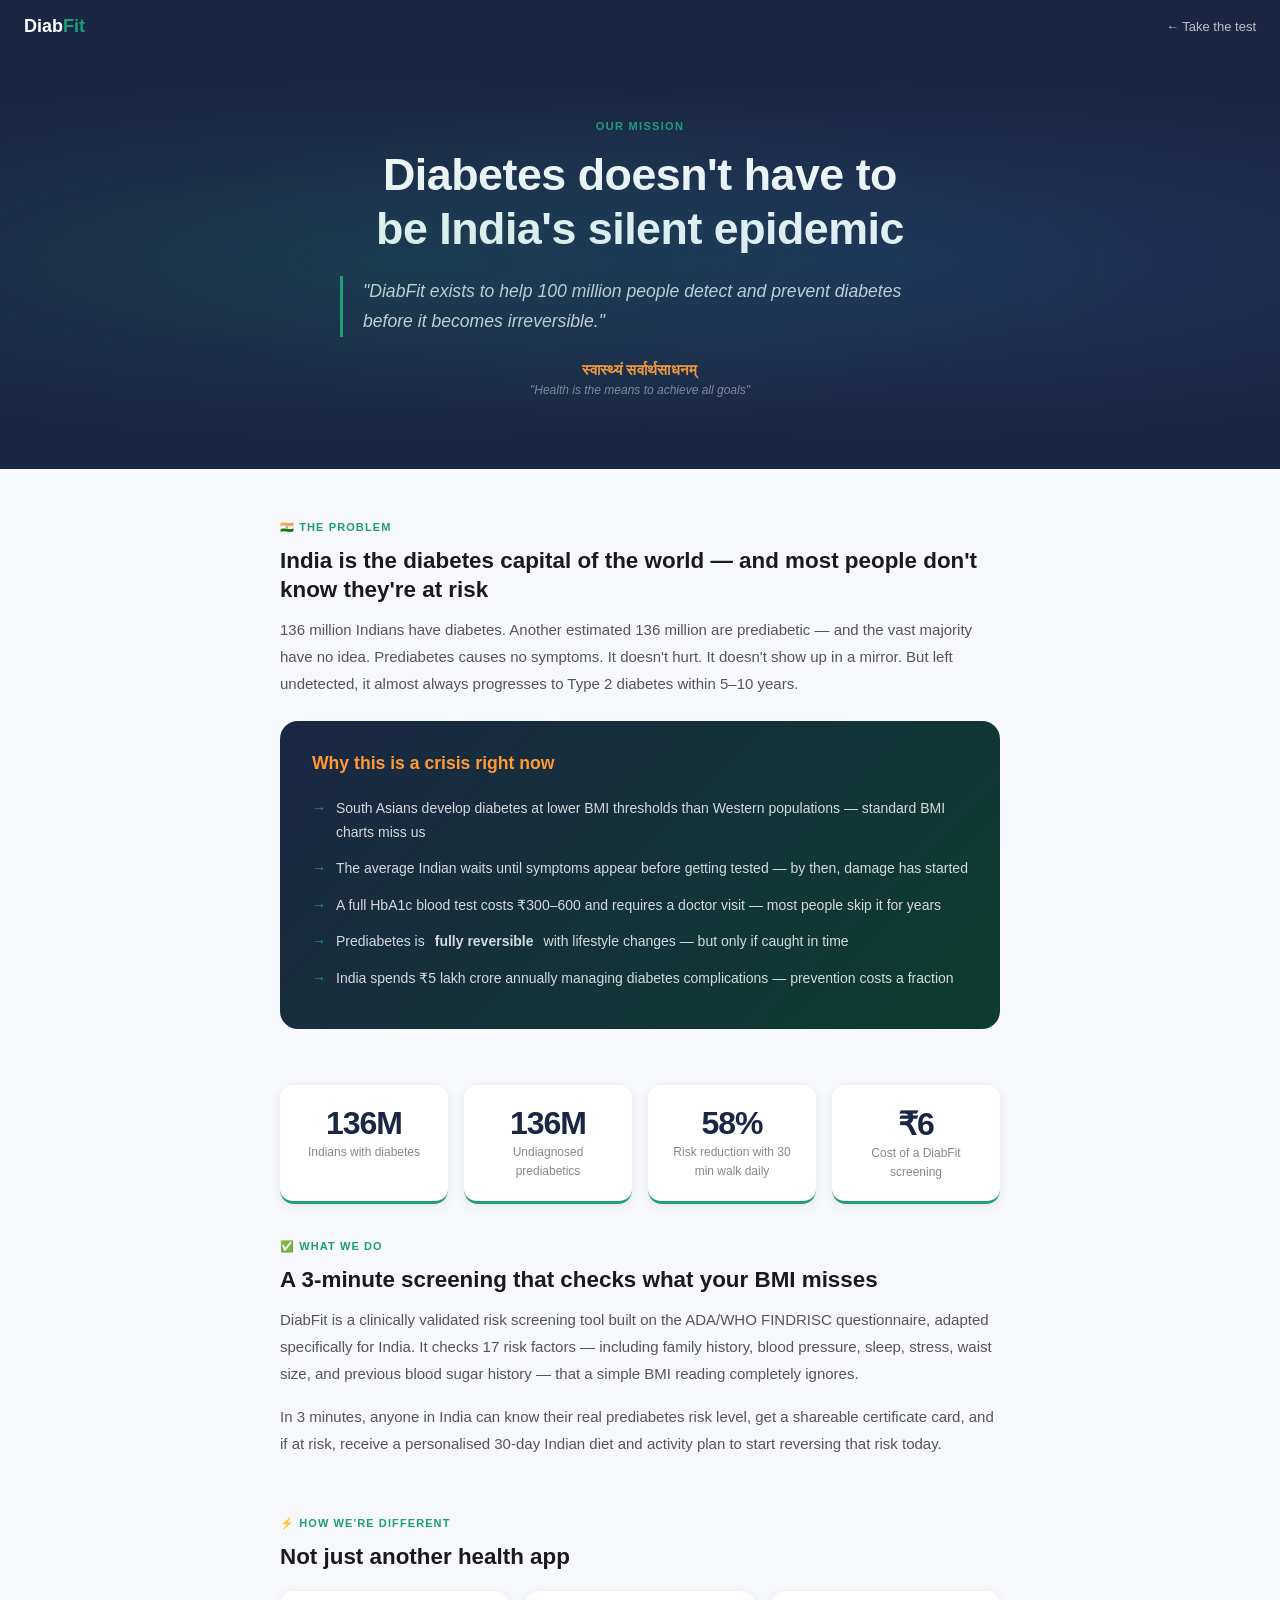
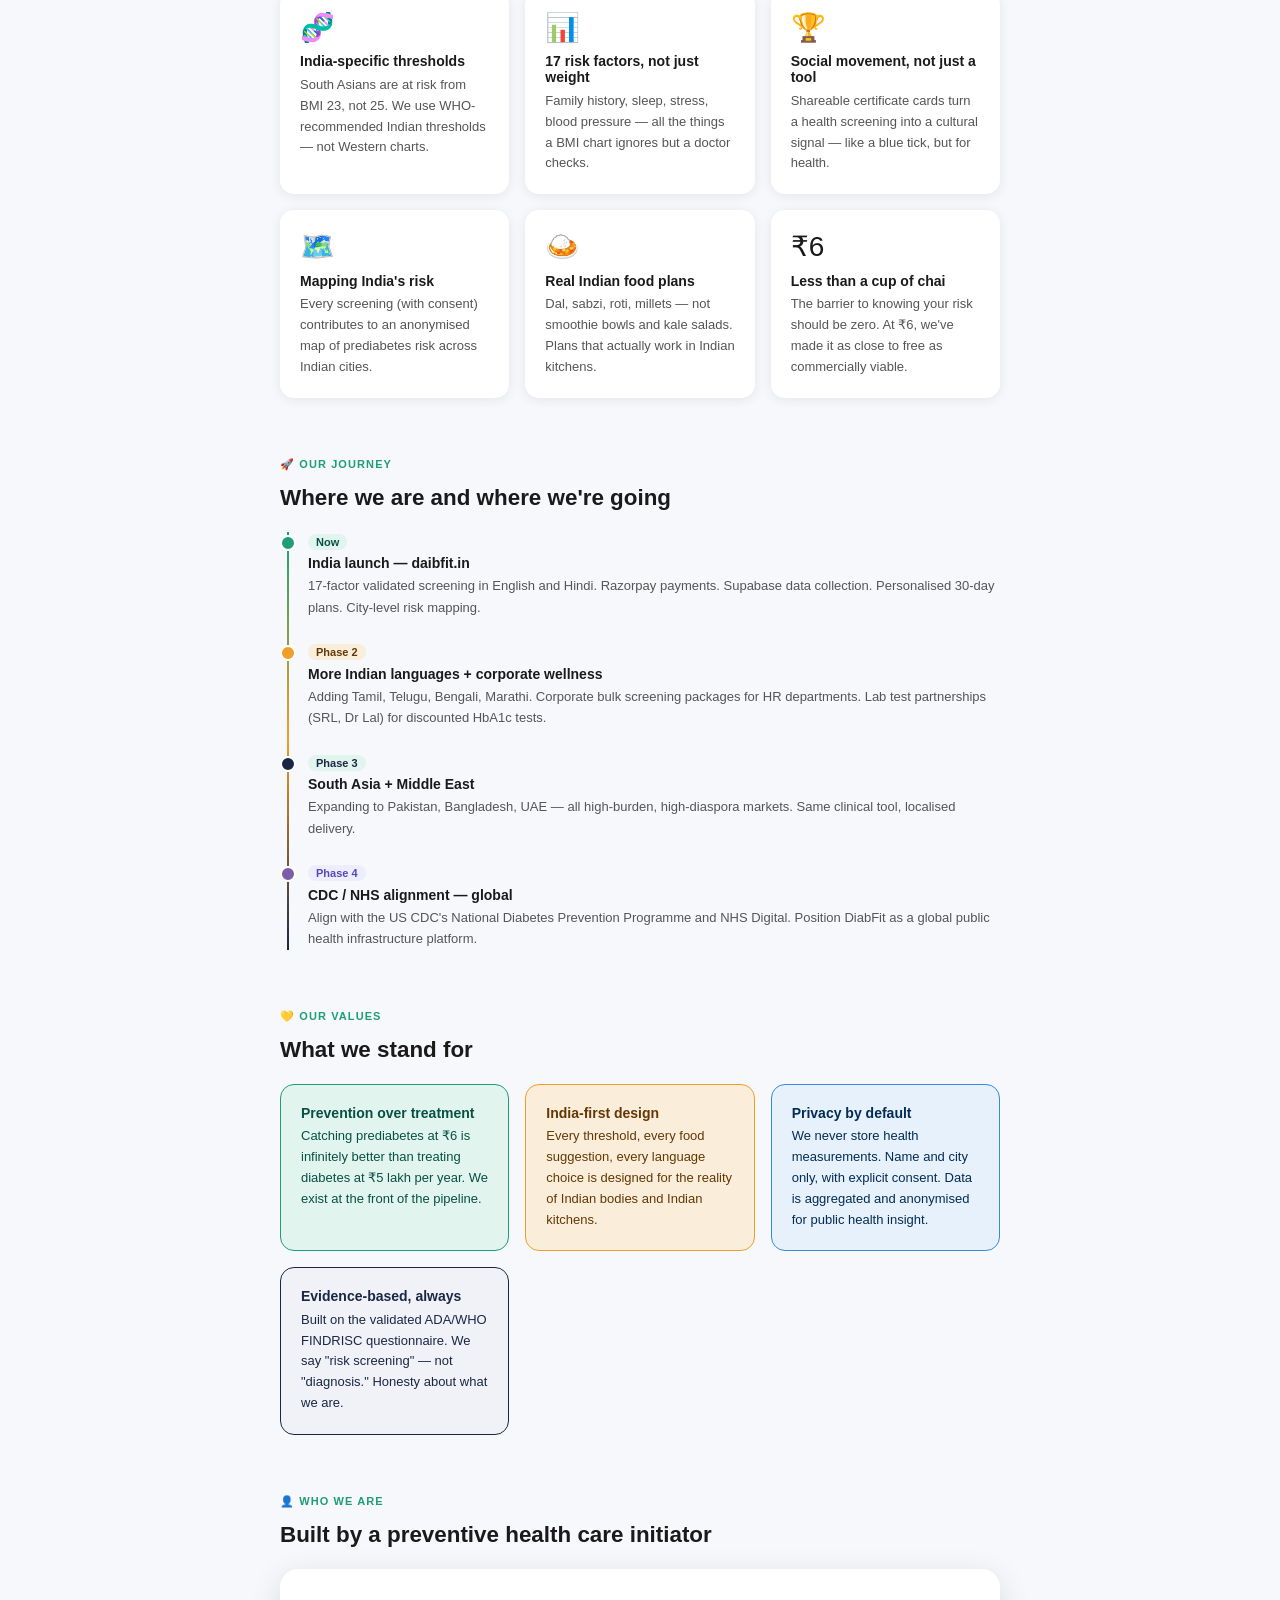
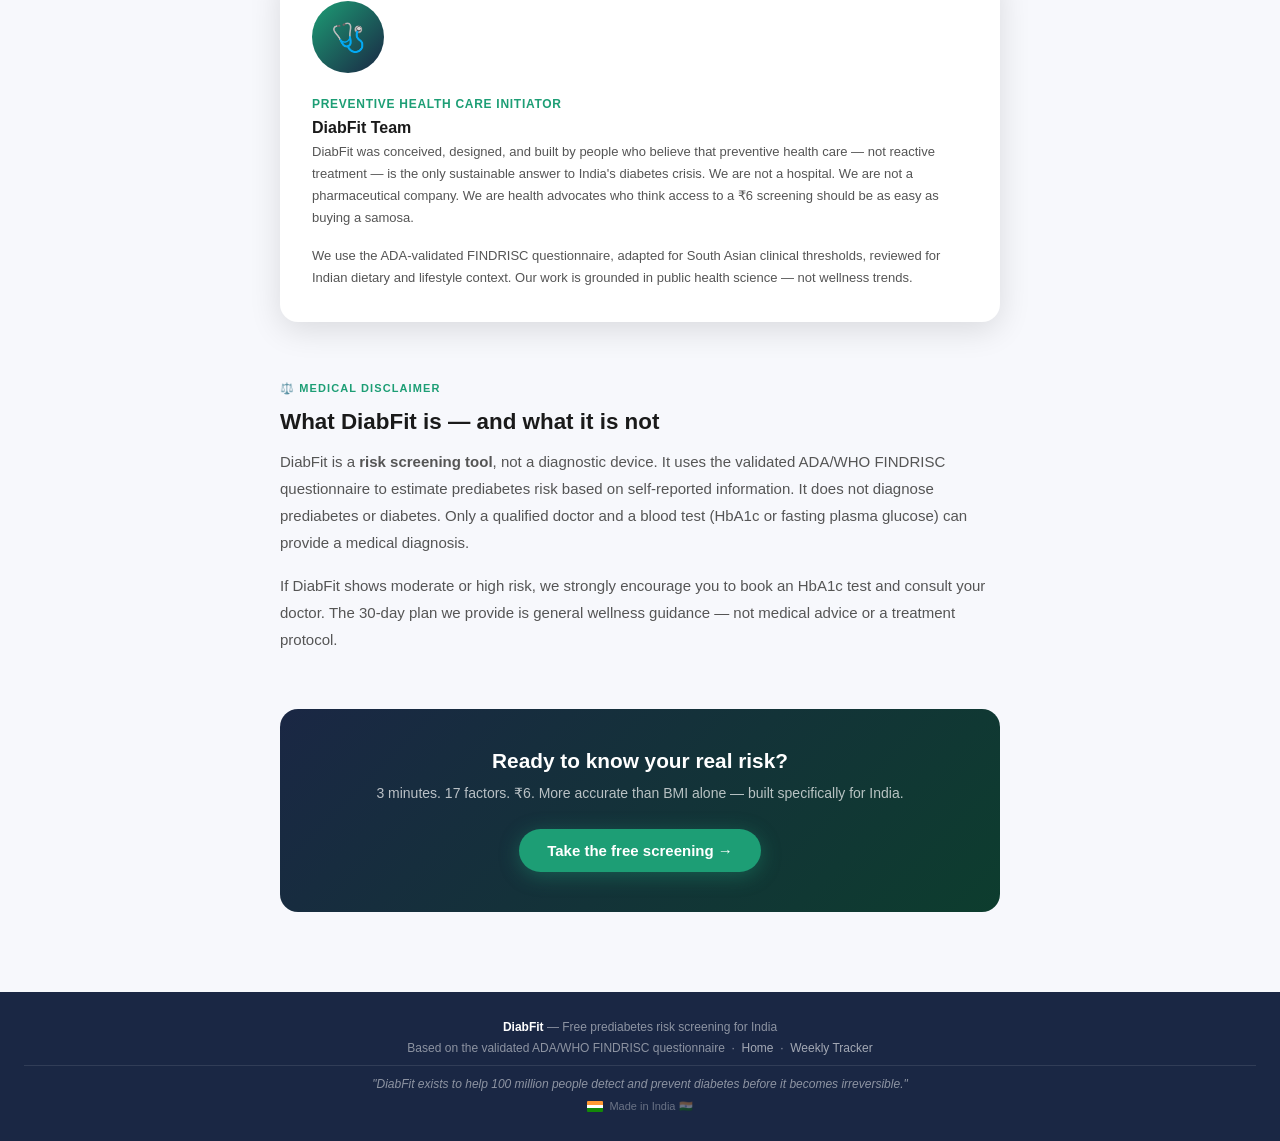
==== about.html @ 949d0e15 "added tracker and about us" ====
<!DOCTYPE html>
<html lang="en">
<head>
<meta charset="UTF-8">
<meta name="viewport" content="width=device-width, initial-scale=1.0">
<title>DiabFit — About Us</title>
<meta name="description" content="DiabFit exists to help 100 million people detect and prevent diabetes before it becomes irreversible.">
<style>
:root{
  --green:#1D9E75;--green-light:#E1F5EE;--green-dark:#085041;
  --amber:#EF9F27;--amber-light:#FAEEDA;--amber-dark:#633806;
  --navy:#1a2744;--navy-light:#253460;
  --saffron:#FF9933;
  --text:#1a1a1a;--text2:#555;--text3:#888;
  --border:#e0e0e0;--bg:#f7f8fc;--white:#fff;
  --shadow:0 2px 12px rgba(0,0,0,0.08);--shadow-lg:0 8px 32px rgba(0,0,0,0.12);
}
*{box-sizing:border-box;margin:0;padding:0}
body{font-family:-apple-system,BlinkMacSystemFont,'Segoe UI',sans-serif;background:var(--bg);color:var(--text)}

/* ── NAV ── */
nav{background:var(--navy);padding:0 1.5rem;display:flex;align-items:center;justify-content:space-between;height:52px;position:sticky;top:0;z-index:100}
.logo{color:#fff;font-size:18px;font-weight:700}.logo span{color:var(--green)}
.nav-back{color:rgba(255,255,255,0.7);font-size:13px;text-decoration:none;display:flex;align-items:center;gap:5px}
.nav-back:hover{color:#fff}

/* ── HERO ── */
.about-hero{background:var(--navy);color:#fff;padding:4rem 1.5rem 4.5rem;text-align:center;position:relative;overflow:hidden}
.about-hero::before{content:'';position:absolute;inset:0;background:radial-gradient(ellipse at 30% 50%,rgba(29,158,117,0.15) 0%,transparent 60%),radial-gradient(ellipse at 70% 50%,rgba(55,138,221,0.12) 0%,transparent 60%);pointer-events:none}
.hero-label{display:inline-block;font-size:11px;font-weight:700;color:var(--green);letter-spacing:.12em;text-transform:uppercase;margin-bottom:1rem}
.about-hero h1{font-size:clamp(1.8rem,5vw,2.8rem);font-weight:800;line-height:1.2;margin-bottom:1.25rem;letter-spacing:-0.5px}
.mission-quote{max-width:600px;margin:0 auto;font-size:1.1rem;line-height:1.75;color:rgba(255,255,255,0.82);font-style:italic;border-left:3px solid var(--green);padding-left:1.25rem;text-align:left}
.shlok{margin-top:1.5rem;font-size:.95rem;color:var(--saffron);font-weight:600;letter-spacing:.02em}
.shlok-trans{font-size:12px;color:rgba(255,255,255,0.45);font-style:italic;margin-top:.25rem}

/* ── CONTENT WRAPPER ── */
.wrap{max-width:760px;margin:0 auto;padding:3rem 1.25rem 5rem}

/* ── SECTION ── */
.section{margin-bottom:3.5rem}
.section-tag{display:inline-flex;align-items:center;gap:6px;font-size:11px;font-weight:700;color:var(--green);text-transform:uppercase;letter-spacing:.1em;margin-bottom:.75rem}
.section h2{font-size:1.4rem;font-weight:800;color:var(--text);margin-bottom:.75rem;line-height:1.3}
.section p{font-size:15px;color:var(--text2);line-height:1.8;margin-bottom:1rem}
.section p:last-child{margin-bottom:0}

/* ── STAT ROW ── */
.stat-row{display:grid;grid-template-columns:repeat(auto-fit,minmax(140px,1fr));gap:1rem;margin:2rem 0}
.stat-card{background:var(--white);border-radius:14px;box-shadow:var(--shadow);padding:1.25rem 1rem;text-align:center;border-bottom:3px solid var(--green)}
.stat-num{font-size:2rem;font-weight:800;color:var(--navy);display:block;letter-spacing:-1px}
.stat-label{font-size:12px;color:var(--text3);margin-top:3px;line-height:1.4}

/* ── PROBLEM CARD ── */
.problem-card{background:linear-gradient(135deg,#1a2744,#0d3d2e);border-radius:18px;padding:2rem;color:#fff;margin:1.5rem 0}
.problem-card h3{font-size:1.1rem;font-weight:700;color:var(--saffron);margin-bottom:1rem}
.problem-card ul{list-style:none;padding:0}
.problem-card li{font-size:14px;color:rgba(255,255,255,0.82);line-height:1.7;padding:.4rem 0;display:flex;align-items:flex-start;gap:10px}
.problem-card li::before{content:'→';color:var(--green);font-weight:700;flex-shrink:0}

/* ── HOW IT'S DIFFERENT ── */
.diff-grid{display:grid;grid-template-columns:repeat(auto-fit,minmax(200px,1fr));gap:1rem;margin-top:1.25rem}
.diff-item{background:var(--white);border-radius:14px;box-shadow:var(--shadow);padding:1.25rem}
.diff-icon{font-size:1.75rem;margin-bottom:.6rem}
.diff-item h4{font-size:14px;font-weight:700;color:var(--text);margin-bottom:.35rem}
.diff-item p{font-size:13px;color:var(--text2);line-height:1.6}

/* ── TIMELINE ── */
.timeline{position:relative;padding-left:1.75rem;margin-top:1.25rem}
.timeline::before{content:'';position:absolute;left:7px;top:0;bottom:0;width:2px;background:linear-gradient(to bottom,var(--green),var(--amber),var(--navy))}
.tl-item{position:relative;margin-bottom:1.5rem}
.tl-dot{position:absolute;left:-1.75rem;top:3px;width:16px;height:16px;border-radius:50%;border:2px solid var(--white);flex-shrink:0}
.tl-item h4{font-size:14px;font-weight:700;color:var(--text);margin-bottom:.25rem}
.tl-item p{font-size:13px;color:var(--text2);line-height:1.65}
.tl-badge{display:inline-flex;padding:2px 8px;border-radius:99px;font-size:11px;font-weight:600;margin-bottom:.35rem}

/* ── VALUES ── */
.values-grid{display:grid;grid-template-columns:repeat(auto-fit,minmax(220px,1fr));gap:1rem;margin-top:1.25rem}
.value-item{border-radius:14px;padding:1.25rem;border:1px solid var(--border)}
.value-item h4{font-size:14px;font-weight:700;margin-bottom:.35rem}
.value-item p{font-size:13px;color:var(--text2);line-height:1.6}

/* ── FOUNDER SECTION ── */
.founder-card{background:var(--white);border-radius:18px;box-shadow:var(--shadow-lg);padding:2rem;margin-top:1.25rem;display:flex;gap:1.5rem;align-items:flex-start;flex-wrap:wrap}
.founder-avatar{width:72px;height:72px;border-radius:50%;background:linear-gradient(135deg,var(--green),var(--navy));display:flex;align-items:center;justify-content:center;font-size:1.75rem;flex-shrink:0}
.founder-info h3{font-size:16px;font-weight:700;color:var(--text);margin-bottom:.25rem}
.founder-info .role{font-size:12px;color:var(--green);font-weight:600;text-transform:uppercase;letter-spacing:.06em;margin-bottom:.5rem}
.founder-info p{font-size:13px;color:var(--text2);line-height:1.7}

/* ── CTA ── */
.cta-box{background:linear-gradient(135deg,var(--navy),#0d3d2e);border-radius:18px;padding:2.5rem;text-align:center;margin-top:1.5rem}
.cta-box h3{font-size:1.3rem;font-weight:800;color:#fff;margin-bottom:.6rem}
.cta-box p{font-size:14px;color:rgba(255,255,255,0.7);margin-bottom:1.5rem;line-height:1.65}
.cta-btn{display:inline-flex;align-items:center;gap:8px;background:var(--green);color:#fff;padding:13px 28px;border-radius:99px;font-size:15px;font-weight:700;text-decoration:none;transition:all .2s;box-shadow:0 4px 20px rgba(29,158,117,0.4)}
.cta-btn:hover{transform:translateY(-2px);box-shadow:0 8px 28px rgba(29,158,117,0.5)}

/* ── FOOTER ── */
footer{background:var(--navy);color:rgba(255,255,255,0.5);text-align:center;padding:1.75rem 1.5rem;font-size:12px}
footer a{color:rgba(255,255,255,0.6);text-decoration:none}
footer a:hover{color:#fff}
.footer-flag{display:flex;align-items:center;justify-content:center;gap:6px;margin-top:.6rem;font-size:11px;color:rgba(255,255,255,0.35)}
.mini-flag{width:16px;height:11px;border-radius:1px;overflow:hidden;display:inline-block;flex-shrink:0}
.mini-flag div{height:33.33%}

@media(max-width:480px){
  .about-hero{padding:3rem 1rem 3.5rem}
  .founder-card{flex-direction:column}
  .wrap{padding:2rem 1rem 4rem}
}
</style>
</head>
<body>

<nav>
  <div class="logo">Diab<span>Fit</span></div>
  <a href="/" class="nav-back">← Take the test</a>
</nav>

<!-- ── HERO ── -->
<section class="about-hero">
  <div class="hero-label">Our Mission</div>
  <h1>Diabetes doesn't have to<br>be India's silent epidemic</h1>
  <div style="max-width:640px;margin:1.25rem auto 0">
    <blockquote class="mission-quote">
      "DiabFit exists to help 100 million people detect and prevent diabetes before it becomes irreversible."
    </blockquote>
  </div>
  <div class="shlok">स्वास्थ्यं सर्वार्थसाधनम्</div>
  <div class="shlok-trans">"Health is the means to achieve all goals"</div>
</section>

<!-- ── MAIN CONTENT ── -->
<div class="wrap">

  <!-- The Problem -->
  <div class="section">
    <div class="section-tag">🇮🇳 The Problem</div>
    <h2>India is the diabetes capital of the world — and most people don't know they're at risk</h2>
    <p>136 million Indians have diabetes. Another estimated 136 million are prediabetic — and the vast majority have no idea. Prediabetes causes no symptoms. It doesn't hurt. It doesn't show up in a mirror. But left undetected, it almost always progresses to Type 2 diabetes within 5–10 years.</p>

    <div class="problem-card">
      <h3>Why this is a crisis right now</h3>
      <ul>
        <li>South Asians develop diabetes at lower BMI thresholds than Western populations — standard BMI charts miss us</li>
        <li>The average Indian waits until symptoms appear before getting tested — by then, damage has started</li>
        <li>A full HbA1c blood test costs ₹300–600 and requires a doctor visit — most people skip it for years</li>
        <li>Prediabetes is <strong>fully reversible</strong> with lifestyle changes — but only if caught in time</li>
        <li>India spends ₹5 lakh crore annually managing diabetes complications — prevention costs a fraction</li>
      </ul>
    </div>
  </div>

  <!-- Stats -->
  <div class="stat-row">
    <div class="stat-card"><span class="stat-num">136M</span><span class="stat-label">Indians with diabetes</span></div>
    <div class="stat-card"><span class="stat-num">136M</span><span class="stat-label">Undiagnosed prediabetics</span></div>
    <div class="stat-card"><span class="stat-num">58%</span><span class="stat-label">Risk reduction with 30 min walk daily</span></div>
    <div class="stat-card"><span class="stat-num">₹6</span><span class="stat-label">Cost of a DiabFit screening</span></div>
  </div>

  <!-- What DiabFit is -->
  <div class="section">
    <div class="section-tag">✅ What We Do</div>
    <h2>A 3-minute screening that checks what your BMI misses</h2>
    <p>DiabFit is a clinically validated risk screening tool built on the ADA/WHO FINDRISC questionnaire, adapted specifically for India. It checks 17 risk factors — including family history, blood pressure, sleep, stress, waist size, and previous blood sugar history — that a simple BMI reading completely ignores.</p>
    <p>In 3 minutes, anyone in India can know their real prediabetes risk level, get a shareable certificate card, and if at risk, receive a personalised 30-day Indian diet and activity plan to start reversing that risk today.</p>
  </div>

  <!-- How it's different -->
  <div class="section">
    <div class="section-tag">⚡ How We're Different</div>
    <h2>Not just another health app</h2>
    <div class="diff-grid">
      <div class="diff-item">
        <div class="diff-icon">🧬</div>
        <h4>India-specific thresholds</h4>
        <p>South Asians are at risk from BMI 23, not 25. We use WHO-recommended Indian thresholds — not Western charts.</p>
      </div>
      <div class="diff-item">
        <div class="diff-icon">📊</div>
        <h4>17 risk factors, not just weight</h4>
        <p>Family history, sleep, stress, blood pressure — all the things a BMI chart ignores but a doctor checks.</p>
      </div>
      <div class="diff-item">
        <div class="diff-icon">🏆</div>
        <h4>Social movement, not just a tool</h4>
        <p>Shareable certificate cards turn a health screening into a cultural signal — like a blue tick, but for health.</p>
      </div>
      <div class="diff-item">
        <div class="diff-icon">🗺️</div>
        <h4>Mapping India's risk</h4>
        <p>Every screening (with consent) contributes to an anonymised map of prediabetes risk across Indian cities.</p>
      </div>
      <div class="diff-item">
        <div class="diff-icon">🍛</div>
        <h4>Real Indian food plans</h4>
        <p>Dal, sabzi, roti, millets — not smoothie bowls and kale salads. Plans that actually work in Indian kitchens.</p>
      </div>
      <div class="diff-item">
        <div class="diff-icon">₹6</div>
        <h4>Less than a cup of chai</h4>
        <p>The barrier to knowing your risk should be zero. At ₹6, we've made it as close to free as commercially viable.</p>
      </div>
    </div>
  </div>

  <!-- Roadmap -->
  <div class="section">
    <div class="section-tag">🚀 Our Journey</div>
    <h2>Where we are and where we're going</h2>
    <div class="timeline">
      <div class="tl-item">
        <div class="tl-dot" style="background:var(--green)"></div>
        <span class="tl-badge" style="background:var(--green-light);color:var(--green-dark)">Now</span>
        <h4>India launch — daibfit.in</h4>
        <p>17-factor validated screening in English and Hindi. Razorpay payments. Supabase data collection. Personalised 30-day plans. City-level risk mapping.</p>
      </div>
      <div class="tl-item">
        <div class="tl-dot" style="background:var(--amber)"></div>
        <span class="tl-badge" style="background:var(--amber-light);color:var(--amber-dark)">Phase 2</span>
        <h4>More Indian languages + corporate wellness</h4>
        <p>Adding Tamil, Telugu, Bengali, Marathi. Corporate bulk screening packages for HR departments. Lab test partnerships (SRL, Dr Lal) for discounted HbA1c tests.</p>
      </div>
      <div class="tl-item">
        <div class="tl-dot" style="background:var(--navy)"></div>
        <span class="tl-badge" style="background:var(--green-light);color:var(--navy)">Phase 3</span>
        <h4>South Asia + Middle East</h4>
        <p>Expanding to Pakistan, Bangladesh, UAE — all high-burden, high-diaspora markets. Same clinical tool, localised delivery.</p>
      </div>
      <div class="tl-item">
        <div class="tl-dot" style="background:#7B5EA7"></div>
        <span class="tl-badge" style="background:#EEEDFE;color:#534AB7">Phase 4</span>
        <h4>CDC / NHS alignment — global</h4>
        <p>Align with the US CDC's National Diabetes Prevention Programme and NHS Digital. Position DiabFit as a global public health infrastructure platform.</p>
      </div>
    </div>
  </div>

  <!-- Values -->
  <div class="section">
    <div class="section-tag">💛 Our Values</div>
    <h2>What we stand for</h2>
    <div class="values-grid">
      <div class="value-item" style="border-color:var(--green);background:var(--green-light)">
        <h4 style="color:var(--green-dark)">Prevention over treatment</h4>
        <p style="color:var(--green-dark)">Catching prediabetes at ₹6 is infinitely better than treating diabetes at ₹5 lakh per year. We exist at the front of the pipeline.</p>
      </div>
      <div class="value-item" style="border-color:var(--amber);background:var(--amber-light)">
        <h4 style="color:var(--amber-dark)">India-first design</h4>
        <p style="color:var(--amber-dark)">Every threshold, every food suggestion, every language choice is designed for the reality of Indian bodies and Indian kitchens.</p>
      </div>
      <div class="value-item" style="border-color:#378ADD;background:#E6F1FB">
        <h4 style="color:#042C53">Privacy by default</h4>
        <p style="color:#042C53">We never store health measurements. Name and city only, with explicit consent. Data is aggregated and anonymised for public health insight.</p>
      </div>
      <div class="value-item" style="border-color:var(--navy);background:#f0f2f8">
        <h4 style="color:var(--navy)">Evidence-based, always</h4>
        <p style="color:var(--navy)">Built on the validated ADA/WHO FINDRISC questionnaire. We say "risk screening" — not "diagnosis." Honesty about what we are.</p>
      </div>
    </div>
  </div>

  <!-- Founder -->
  <div class="section">
    <div class="section-tag">👤 Who We Are</div>
    <h2>Built by a preventive health care initiator</h2>
    <div class="founder-card">
      <div class="founder-avatar">🩺</div>
      <div class="founder-info">
        <div class="role">Preventive Health Care Initiator</div>
        <h3>DiabFit Team</h3>
        <p>DiabFit was conceived, designed, and built by people who believe that preventive health care — not reactive treatment — is the only sustainable answer to India's diabetes crisis. We are not a hospital. We are not a pharmaceutical company. We are health advocates who think access to a ₹6 screening should be as easy as buying a samosa.</p>
        <p style="margin-top:.65rem">We use the ADA-validated FINDRISC questionnaire, adapted for South Asian clinical thresholds, reviewed for Indian dietary and lifestyle context. Our work is grounded in public health science — not wellness trends.</p>
      </div>
    </div>
  </div>

  <!-- Medical disclaimer -->
  <div class="section">
    <div class="section-tag">⚖️ Medical Disclaimer</div>
    <h2>What DiabFit is — and what it is not</h2>
    <p>DiabFit is a <strong>risk screening tool</strong>, not a diagnostic device. It uses the validated ADA/WHO FINDRISC questionnaire to estimate prediabetes risk based on self-reported information. It does not diagnose prediabetes or diabetes. Only a qualified doctor and a blood test (HbA1c or fasting plasma glucose) can provide a medical diagnosis.</p>
    <p>If DiabFit shows moderate or high risk, we strongly encourage you to book an HbA1c test and consult your doctor. The 30-day plan we provide is general wellness guidance — not medical advice or a treatment protocol.</p>
  </div>

  <!-- CTA -->
  <div class="cta-box">
    <h3>Ready to know your real risk?</h3>
    <p>3 minutes. 17 factors. ₹6. More accurate than BMI alone — built specifically for India.</p>
    <a href="/" class="cta-btn">Take the free screening →</a>
  </div>

</div>

<footer>
  <div><strong style="color:#fff">DiabFit</strong> — Free prediabetes risk screening for India</div>
  <div style="margin-top:.4rem">Based on the validated ADA/WHO FINDRISC questionnaire &nbsp;·&nbsp; <a href="/">Home</a> &nbsp;·&nbsp; <a href="/tracker.html">Weekly Tracker</a></div>
  <div style="margin-top:.65rem;padding-top:.65rem;border-top:1px solid rgba(255,255,255,0.1);font-size:12px;color:rgba(255,255,255,0.5);font-style:italic">
    "DiabFit exists to help 100 million people detect and prevent diabetes before it becomes irreversible."
  </div>
  <div class="footer-flag">
    <span class="mini-flag"><div style="background:#FF9933"></div><div style="background:#FFFFFF"></div><div style="background:#138808"></div></span>
    Made in India 🇮🇳
  </div>
</footer>

</body>
</html>
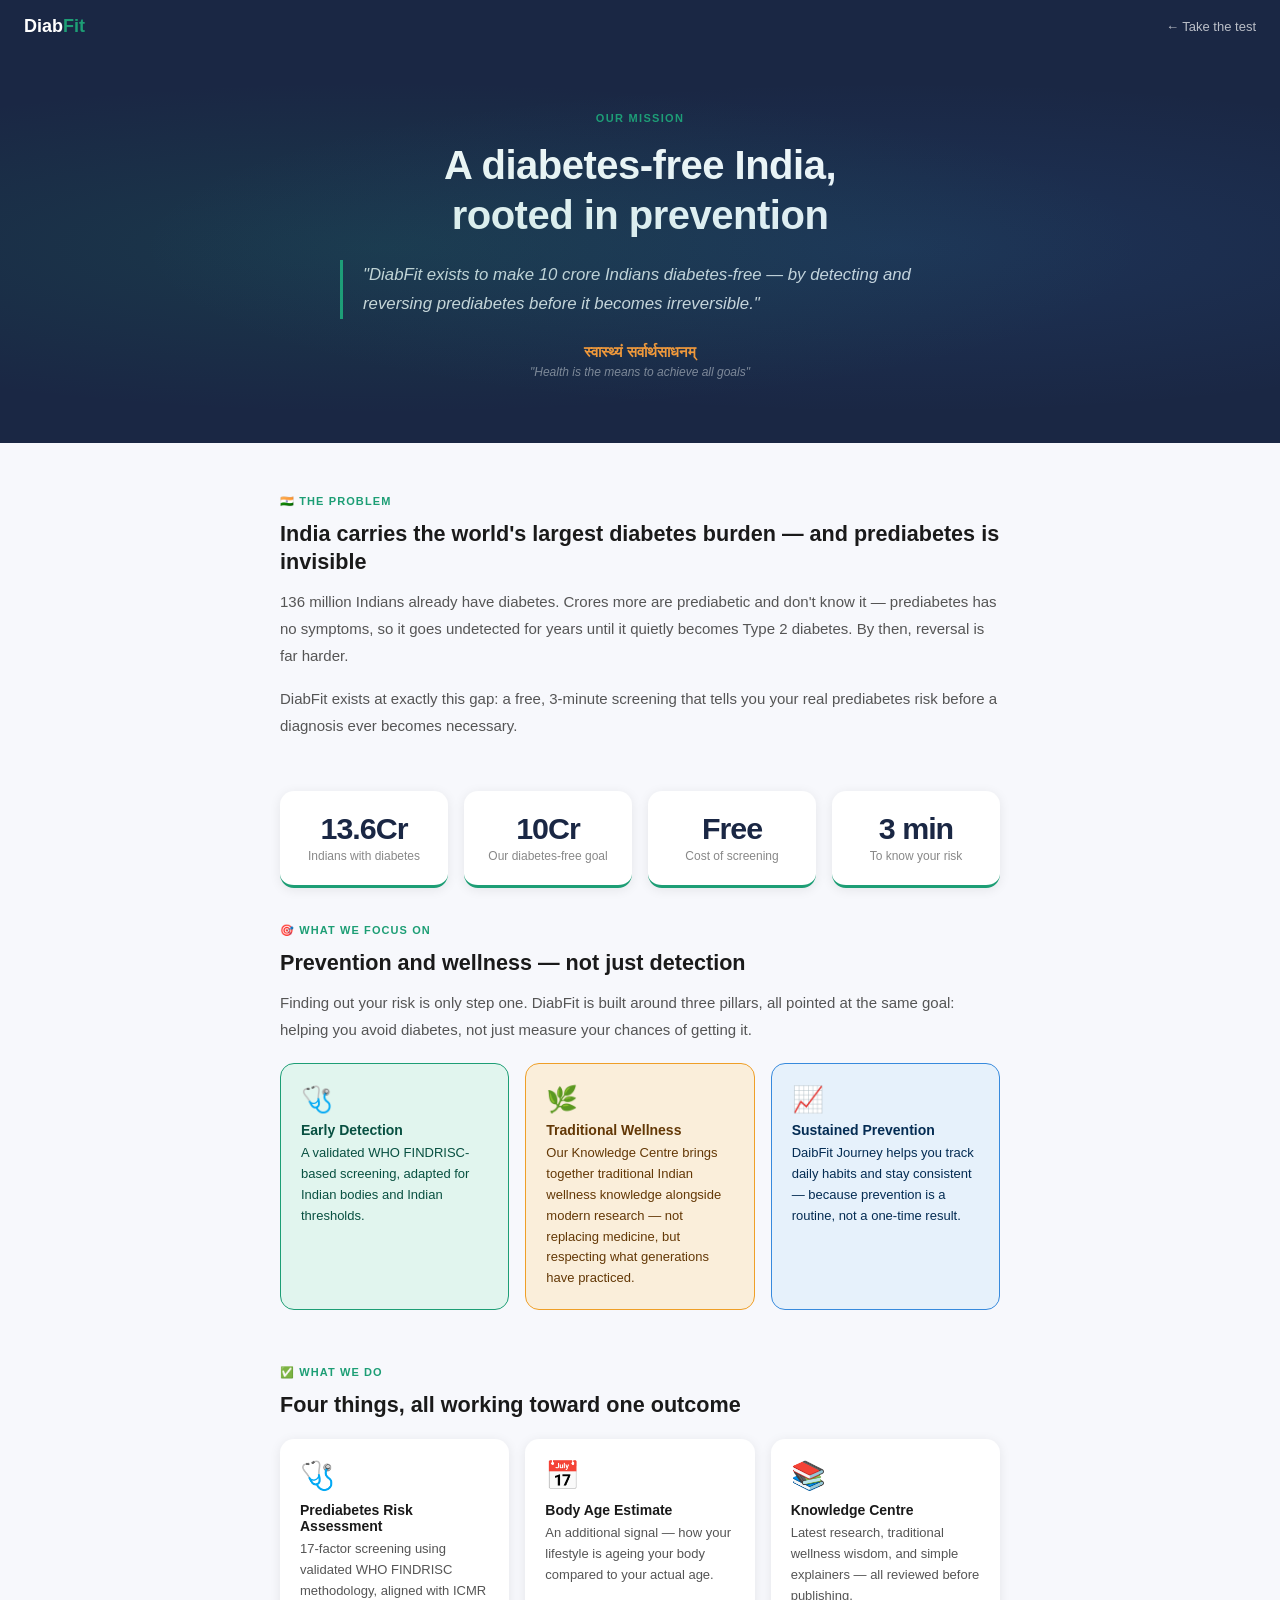
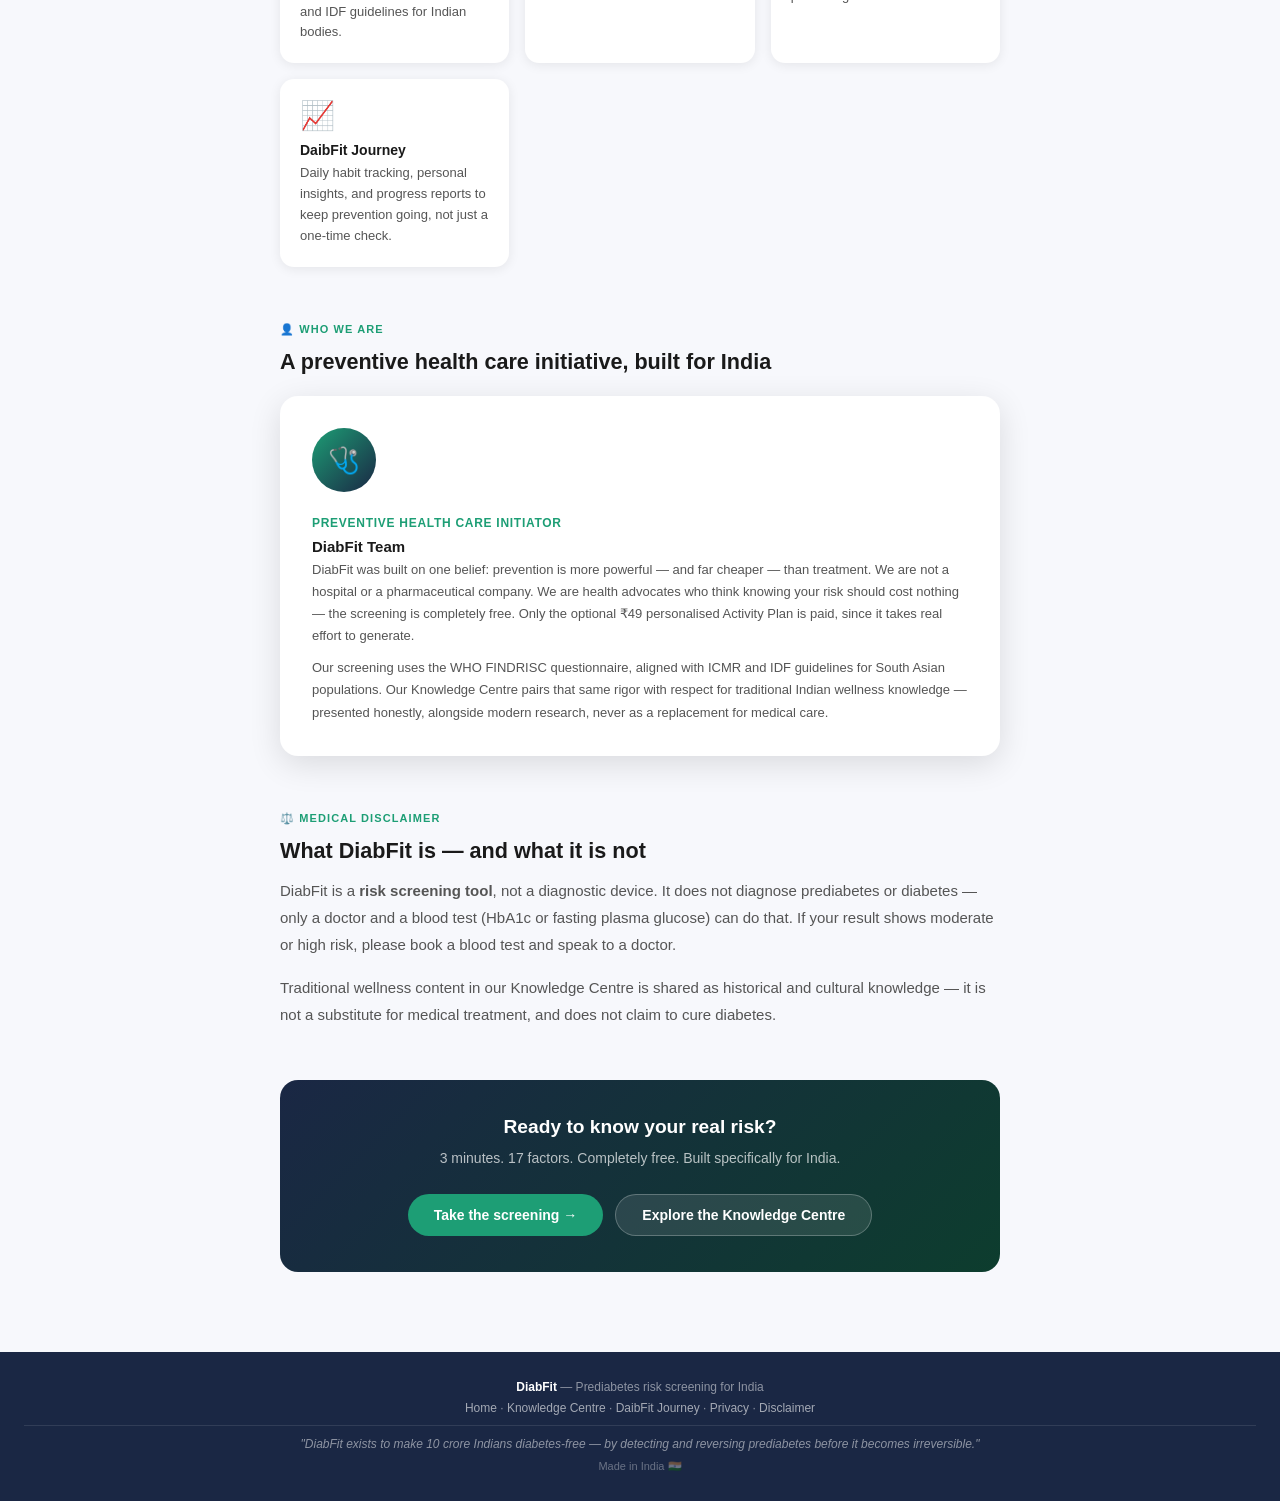
==== commit 11e3342c: "about us changes" ====
--- a/about.html
+++ b/about.html
@@ -4,7 +4,7 @@
 <meta charset="UTF-8">
 <meta name="viewport" content="width=device-width, initial-scale=1.0">
 <title>DiabFit — About Us</title>
-<meta name="description" content="DiabFit exists to help 100 million people detect and prevent diabetes before it becomes irreversible.">
+<meta name="description" content="DiabFit exists to make 10 crore Indians diabetes-free — through early prediabetes detection, prevention, and wellness rooted in tradition.">
 <style>
 :root{
   --green:#1D9E75;--green-light:#E1F5EE;--green-dark:#085041;
@@ -17,93 +17,68 @@
 }
 *{box-sizing:border-box;margin:0;padding:0}
 body{font-family:-apple-system,BlinkMacSystemFont,'Segoe UI',sans-serif;background:var(--bg);color:var(--text)}
-
-/* ── NAV ── */
 nav{background:var(--navy);padding:0 1.5rem;display:flex;align-items:center;justify-content:space-between;height:52px;position:sticky;top:0;z-index:100}
 .logo{color:#fff;font-size:18px;font-weight:700}.logo span{color:var(--green)}
-.nav-back{color:rgba(255,255,255,0.7);font-size:13px;text-decoration:none;display:flex;align-items:center;gap:5px}
+.nav-back{color:rgba(255,255,255,0.7);font-size:13px;text-decoration:none}
 .nav-back:hover{color:#fff}
-
-/* ── HERO ── */
-.about-hero{background:var(--navy);color:#fff;padding:4rem 1.5rem 4.5rem;text-align:center;position:relative;overflow:hidden}
+@media(max-width:480px){.nav-back{font-size:11px}}
+
+.about-hero{background:var(--navy);color:#fff;padding:3.5rem 1.5rem 4rem;text-align:center;position:relative;overflow:hidden}
 .about-hero::before{content:'';position:absolute;inset:0;background:radial-gradient(ellipse at 30% 50%,rgba(29,158,117,0.15) 0%,transparent 60%),radial-gradient(ellipse at 70% 50%,rgba(55,138,221,0.12) 0%,transparent 60%);pointer-events:none}
 .hero-label{display:inline-block;font-size:11px;font-weight:700;color:var(--green);letter-spacing:.12em;text-transform:uppercase;margin-bottom:1rem}
-.about-hero h1{font-size:clamp(1.8rem,5vw,2.8rem);font-weight:800;line-height:1.2;margin-bottom:1.25rem;letter-spacing:-0.5px}
-.mission-quote{max-width:600px;margin:0 auto;font-size:1.1rem;line-height:1.75;color:rgba(255,255,255,0.82);font-style:italic;border-left:3px solid var(--green);padding-left:1.25rem;text-align:left}
-.shlok{margin-top:1.5rem;font-size:.95rem;color:var(--saffron);font-weight:600;letter-spacing:.02em}
+.about-hero h1{font-size:clamp(1.7rem,4.5vw,2.5rem);font-weight:800;line-height:1.25;margin-bottom:1.25rem;letter-spacing:-0.5px}
+.mission-quote{max-width:600px;margin:0 auto;font-size:1.05rem;line-height:1.75;color:rgba(255,255,255,0.85);font-style:italic;border-left:3px solid var(--green);padding-left:1.25rem;text-align:left}
+.shlok{margin-top:1.5rem;font-size:.95rem;color:var(--saffron);font-weight:600}
 .shlok-trans{font-size:12px;color:rgba(255,255,255,0.45);font-style:italic;margin-top:.25rem}
 
-/* ── CONTENT WRAPPER ── */
 .wrap{max-width:760px;margin:0 auto;padding:3rem 1.25rem 5rem}
-
-/* ── SECTION ── */
-.section{margin-bottom:3.5rem}
+.section{margin-bottom:3.25rem}
 .section-tag{display:inline-flex;align-items:center;gap:6px;font-size:11px;font-weight:700;color:var(--green);text-transform:uppercase;letter-spacing:.1em;margin-bottom:.75rem}
-.section h2{font-size:1.4rem;font-weight:800;color:var(--text);margin-bottom:.75rem;line-height:1.3}
+.section h2{font-size:1.35rem;font-weight:800;color:var(--text);margin-bottom:.75rem;line-height:1.3}
 .section p{font-size:15px;color:var(--text2);line-height:1.8;margin-bottom:1rem}
 .section p:last-child{margin-bottom:0}
 
-/* ── STAT ROW ── */
 .stat-row{display:grid;grid-template-columns:repeat(auto-fit,minmax(140px,1fr));gap:1rem;margin:2rem 0}
 .stat-card{background:var(--white);border-radius:14px;box-shadow:var(--shadow);padding:1.25rem 1rem;text-align:center;border-bottom:3px solid var(--green)}
-.stat-num{font-size:2rem;font-weight:800;color:var(--navy);display:block;letter-spacing:-1px}
+.stat-num{font-size:1.9rem;font-weight:800;color:var(--navy);display:block;letter-spacing:-1px}
 .stat-label{font-size:12px;color:var(--text3);margin-top:3px;line-height:1.4}
 
-/* ── PROBLEM CARD ── */
-.problem-card{background:linear-gradient(135deg,#1a2744,#0d3d2e);border-radius:18px;padding:2rem;color:#fff;margin:1.5rem 0}
-.problem-card h3{font-size:1.1rem;font-weight:700;color:var(--saffron);margin-bottom:1rem}
-.problem-card ul{list-style:none;padding:0}
-.problem-card li{font-size:14px;color:rgba(255,255,255,0.82);line-height:1.7;padding:.4rem 0;display:flex;align-items:flex-start;gap:10px}
-.problem-card li::before{content:'→';color:var(--green);font-weight:700;flex-shrink:0}
-
-/* ── HOW IT'S DIFFERENT ── */
+.pillars-grid{display:grid;grid-template-columns:repeat(auto-fit,minmax(210px,1fr));gap:1rem;margin-top:1.25rem}
+.pillar{border-radius:14px;padding:1.25rem;border:1px solid var(--border)}
+.pillar-icon{font-size:1.6rem;margin-bottom:.5rem}
+.pillar h4{font-size:14px;font-weight:700;margin-bottom:.35rem}
+.pillar p{font-size:13px;color:var(--text2);line-height:1.6;margin:0}
+
 .diff-grid{display:grid;grid-template-columns:repeat(auto-fit,minmax(200px,1fr));gap:1rem;margin-top:1.25rem}
 .diff-item{background:var(--white);border-radius:14px;box-shadow:var(--shadow);padding:1.25rem}
 .diff-icon{font-size:1.75rem;margin-bottom:.6rem}
 .diff-item h4{font-size:14px;font-weight:700;color:var(--text);margin-bottom:.35rem}
-.diff-item p{font-size:13px;color:var(--text2);line-height:1.6}
-
-/* ── TIMELINE ── */
-.timeline{position:relative;padding-left:1.75rem;margin-top:1.25rem}
-.timeline::before{content:'';position:absolute;left:7px;top:0;bottom:0;width:2px;background:linear-gradient(to bottom,var(--green),var(--amber),var(--navy))}
-.tl-item{position:relative;margin-bottom:1.5rem}
-.tl-dot{position:absolute;left:-1.75rem;top:3px;width:16px;height:16px;border-radius:50%;border:2px solid var(--white);flex-shrink:0}
-.tl-item h4{font-size:14px;font-weight:700;color:var(--text);margin-bottom:.25rem}
-.tl-item p{font-size:13px;color:var(--text2);line-height:1.65}
-.tl-badge{display:inline-flex;padding:2px 8px;border-radius:99px;font-size:11px;font-weight:600;margin-bottom:.35rem}
-
-/* ── VALUES ── */
-.values-grid{display:grid;grid-template-columns:repeat(auto-fit,minmax(220px,1fr));gap:1rem;margin-top:1.25rem}
-.value-item{border-radius:14px;padding:1.25rem;border:1px solid var(--border)}
-.value-item h4{font-size:14px;font-weight:700;margin-bottom:.35rem}
-.value-item p{font-size:13px;color:var(--text2);line-height:1.6}
-
-/* ── FOUNDER SECTION ── */
+.diff-item p{font-size:13px;color:var(--text2);line-height:1.6;margin:0}
+
 .founder-card{background:var(--white);border-radius:18px;box-shadow:var(--shadow-lg);padding:2rem;margin-top:1.25rem;display:flex;gap:1.5rem;align-items:flex-start;flex-wrap:wrap}
-.founder-avatar{width:72px;height:72px;border-radius:50%;background:linear-gradient(135deg,var(--green),var(--navy));display:flex;align-items:center;justify-content:center;font-size:1.75rem;flex-shrink:0}
-.founder-info h3{font-size:16px;font-weight:700;color:var(--text);margin-bottom:.25rem}
+.founder-avatar{width:64px;height:64px;border-radius:50%;background:linear-gradient(135deg,var(--green),var(--navy));display:flex;align-items:center;justify-content:center;font-size:1.6rem;flex-shrink:0}
+.founder-info h3{font-size:15px;font-weight:700;color:var(--text);margin-bottom:.25rem}
 .founder-info .role{font-size:12px;color:var(--green);font-weight:600;text-transform:uppercase;letter-spacing:.06em;margin-bottom:.5rem}
-.founder-info p{font-size:13px;color:var(--text2);line-height:1.7}
-
-/* ── CTA ── */
-.cta-box{background:linear-gradient(135deg,var(--navy),#0d3d2e);border-radius:18px;padding:2.5rem;text-align:center;margin-top:1.5rem}
-.cta-box h3{font-size:1.3rem;font-weight:800;color:#fff;margin-bottom:.6rem}
+.founder-info p{font-size:13px;color:var(--text2);line-height:1.7;margin:0 0 .65rem}
+
+.cta-box{background:linear-gradient(135deg,var(--navy),#0d3d2e);border-radius:18px;padding:2.25rem;text-align:center;margin-top:1.5rem}
+.cta-box h3{font-size:1.2rem;font-weight:800;color:#fff;margin-bottom:.6rem}
 .cta-box p{font-size:14px;color:rgba(255,255,255,0.7);margin-bottom:1.5rem;line-height:1.65}
-.cta-btn{display:inline-flex;align-items:center;gap:8px;background:var(--green);color:#fff;padding:13px 28px;border-radius:99px;font-size:15px;font-weight:700;text-decoration:none;transition:all .2s;box-shadow:0 4px 20px rgba(29,158,117,0.4)}
-.cta-btn:hover{transform:translateY(-2px);box-shadow:0 8px 28px rgba(29,158,117,0.5)}
-
-/* ── FOOTER ── */
+.cta-row{display:flex;gap:.75rem;justify-content:center;flex-wrap:wrap}
+.cta-btn{display:inline-flex;align-items:center;gap:8px;background:var(--green);color:#fff;padding:12px 26px;border-radius:99px;font-size:14px;font-weight:700;text-decoration:none;transition:all .2s}
+.cta-btn:hover{transform:translateY(-2px)}
+.cta-btn.secondary{background:rgba(255,255,255,0.1);border:1px solid rgba(255,255,255,0.25)}
+
 footer{background:var(--navy);color:rgba(255,255,255,0.5);text-align:center;padding:1.75rem 1.5rem;font-size:12px}
 footer a{color:rgba(255,255,255,0.6);text-decoration:none}
 footer a:hover{color:#fff}
 .footer-flag{display:flex;align-items:center;justify-content:center;gap:6px;margin-top:.6rem;font-size:11px;color:rgba(255,255,255,0.35)}
-.mini-flag{width:16px;height:11px;border-radius:1px;overflow:hidden;display:inline-block;flex-shrink:0}
-.mini-flag div{height:33.33%}
 
 @media(max-width:480px){
-  .about-hero{padding:3rem 1rem 3.5rem}
+  .about-hero{padding:2.75rem 1rem 3rem}
   .founder-card{flex-direction:column}
   .wrap{padding:2rem 1rem 4rem}
+  .cta-row{flex-direction:column}
 }
 </style>
 </head>
@@ -114,193 +89,124 @@
   <a href="/" class="nav-back">← Take the test</a>
 </nav>
 
-<!-- ── HERO ── -->
 <section class="about-hero">
   <div class="hero-label">Our Mission</div>
-  <h1>Diabetes doesn't have to<br>be India's silent epidemic</h1>
-  <div style="max-width:640px;margin:1.25rem auto 0">
+  <h1>A diabetes-free India,<br>rooted in prevention</h1>
+  <div style="max-width:620px;margin:1.25rem auto 0">
     <blockquote class="mission-quote">
-      "DiabFit exists to help 100 million people detect and prevent diabetes before it becomes irreversible."
+      "DiabFit exists to make 10 crore Indians diabetes-free — by detecting and reversing prediabetes before it becomes irreversible."
     </blockquote>
   </div>
   <div class="shlok">स्वास्थ्यं सर्वार्थसाधनम्</div>
   <div class="shlok-trans">"Health is the means to achieve all goals"</div>
 </section>
 
-<!-- ── MAIN CONTENT ── -->
 <div class="wrap">
 
-  <!-- The Problem -->
   <div class="section">
     <div class="section-tag">🇮🇳 The Problem</div>
-    <h2>India is the diabetes capital of the world — and most people don't know they're at risk</h2>
-    <p>136 million Indians have diabetes. Another estimated 136 million are prediabetic — and the vast majority have no idea. Prediabetes causes no symptoms. It doesn't hurt. It doesn't show up in a mirror. But left undetected, it almost always progresses to Type 2 diabetes within 5–10 years.</p>
-
-    <div class="problem-card">
-      <h3>Why this is a crisis right now</h3>
-      <ul>
-        <li>South Asians develop diabetes at lower BMI thresholds than Western populations — standard BMI charts miss us</li>
-        <li>The average Indian waits until symptoms appear before getting tested — by then, damage has started</li>
-        <li>A full HbA1c blood test costs ₹300–600 and requires a doctor visit — most people skip it for years</li>
-        <li>Prediabetes is <strong>fully reversible</strong> with lifestyle changes — but only if caught in time</li>
-        <li>India spends ₹5 lakh crore annually managing diabetes complications — prevention costs a fraction</li>
-      </ul>
-    </div>
-  </div>
-
-  <!-- Stats -->
+    <h2>India carries the world's largest diabetes burden — and prediabetes is invisible</h2>
+    <p>136 million Indians already have diabetes. Crores more are prediabetic and don't know it — prediabetes has no symptoms, so it goes undetected for years until it quietly becomes Type 2 diabetes. By then, reversal is far harder.</p>
+    <p>DiabFit exists at exactly this gap: a free, 3-minute screening that tells you your real prediabetes risk before a diagnosis ever becomes necessary.</p>
+  </div>
+
   <div class="stat-row">
-    <div class="stat-card"><span class="stat-num">136M</span><span class="stat-label">Indians with diabetes</span></div>
-    <div class="stat-card"><span class="stat-num">136M</span><span class="stat-label">Undiagnosed prediabetics</span></div>
-    <div class="stat-card"><span class="stat-num">58%</span><span class="stat-label">Risk reduction with 30 min walk daily</span></div>
-    <div class="stat-card"><span class="stat-num">₹6</span><span class="stat-label">Cost of a DiabFit screening</span></div>
-  </div>
-
-  <!-- What DiabFit is -->
+    <div class="stat-card"><span class="stat-num">13.6Cr</span><span class="stat-label">Indians with diabetes</span></div>
+    <div class="stat-card"><span class="stat-num">10Cr</span><span class="stat-label">Our diabetes-free goal</span></div>
+    <div class="stat-card"><span class="stat-num">Free</span><span class="stat-label">Cost of screening</span></div>
+    <div class="stat-card"><span class="stat-num">3 min</span><span class="stat-label">To know your risk</span></div>
+  </div>
+
+  <div class="section">
+    <div class="section-tag">🎯 What We Focus On</div>
+    <h2>Prevention and wellness — not just detection</h2>
+    <p>Finding out your risk is only step one. DiabFit is built around three pillars, all pointed at the same goal: helping you avoid diabetes, not just measure your chances of getting it.</p>
+    <div class="pillars-grid">
+      <div class="pillar" style="border-color:var(--green);background:var(--green-light)">
+        <div class="pillar-icon">🩺</div>
+        <h4 style="color:var(--green-dark)">Early Detection</h4>
+        <p style="color:var(--green-dark)">A validated WHO FINDRISC-based screening, adapted for Indian bodies and Indian thresholds.</p>
+      </div>
+      <div class="pillar" style="border-color:var(--amber);background:var(--amber-light)">
+        <div class="pillar-icon">🌿</div>
+        <h4 style="color:var(--amber-dark)">Traditional Wellness</h4>
+        <p style="color:var(--amber-dark)">Our Knowledge Centre brings together traditional Indian wellness knowledge alongside modern research — not replacing medicine, but respecting what generations have practiced.</p>
+      </div>
+      <div class="pillar" style="border-color:#378ADD;background:#E6F1FB">
+        <div class="pillar-icon">📈</div>
+        <h4 style="color:#042C53">Sustained Prevention</h4>
+        <p style="color:#042C53">DaibFit Journey helps you track daily habits and stay consistent — because prevention is a routine, not a one-time result.</p>
+      </div>
+    </div>
+  </div>
+
   <div class="section">
     <div class="section-tag">✅ What We Do</div>
-    <h2>A 3-minute screening that checks what your BMI misses</h2>
-    <p>DiabFit is a clinically validated risk screening tool built on the ADA/WHO FINDRISC questionnaire, adapted specifically for India. It checks 17 risk factors — including family history, blood pressure, sleep, stress, waist size, and previous blood sugar history — that a simple BMI reading completely ignores.</p>
-    <p>In 3 minutes, anyone in India can know their real prediabetes risk level, get a shareable certificate card, and if at risk, receive a personalised 30-day Indian diet and activity plan to start reversing that risk today.</p>
-  </div>
-
-  <!-- How it's different -->
-  <div class="section">
-    <div class="section-tag">⚡ How We're Different</div>
-    <h2>Not just another health app</h2>
+    <h2>Four things, all working toward one outcome</h2>
     <div class="diff-grid">
       <div class="diff-item">
-        <div class="diff-icon">🧬</div>
-        <h4>India-specific thresholds</h4>
-        <p>South Asians are at risk from BMI 23, not 25. We use WHO-recommended Indian thresholds — not Western charts.</p>
-      </div>
-      <div class="diff-item">
-        <div class="diff-icon">📊</div>
-        <h4>17 risk factors, not just weight</h4>
-        <p>Family history, sleep, stress, blood pressure — all the things a BMI chart ignores but a doctor checks.</p>
-      </div>
-      <div class="diff-item">
-        <div class="diff-icon">🏆</div>
-        <h4>Social movement, not just a tool</h4>
-        <p>Shareable certificate cards turn a health screening into a cultural signal — like a blue tick, but for health.</p>
-      </div>
-      <div class="diff-item">
-        <div class="diff-icon">🗺️</div>
-        <h4>Mapping India's risk</h4>
-        <p>Every screening (with consent) contributes to an anonymised map of prediabetes risk across Indian cities.</p>
-      </div>
-      <div class="diff-item">
-        <div class="diff-icon">🍛</div>
-        <h4>Real Indian food plans</h4>
-        <p>Dal, sabzi, roti, millets — not smoothie bowls and kale salads. Plans that actually work in Indian kitchens.</p>
-      </div>
-      <div class="diff-item">
-        <div class="diff-icon">₹6</div>
-        <h4>Less than a cup of chai</h4>
-        <p>The barrier to knowing your risk should be zero. At ₹6, we've made it as close to free as commercially viable.</p>
-      </div>
-    </div>
-  </div>
-
-  <!-- Roadmap -->
-  <div class="section">
-    <div class="section-tag">🚀 Our Journey</div>
-    <h2>Where we are and where we're going</h2>
-    <div class="timeline">
-      <div class="tl-item">
-        <div class="tl-dot" style="background:var(--green)"></div>
-        <span class="tl-badge" style="background:var(--green-light);color:var(--green-dark)">Now</span>
-        <h4>India launch — daibfit.in</h4>
-        <p>17-factor validated screening in English and Hindi. Razorpay payments. Supabase data collection. Personalised 30-day plans. City-level risk mapping.</p>
-      </div>
-      <div class="tl-item">
-        <div class="tl-dot" style="background:var(--amber)"></div>
-        <span class="tl-badge" style="background:var(--amber-light);color:var(--amber-dark)">Phase 2</span>
-        <h4>More Indian languages + corporate wellness</h4>
-        <p>Adding Tamil, Telugu, Bengali, Marathi. Corporate bulk screening packages for HR departments. Lab test partnerships (SRL, Dr Lal) for discounted HbA1c tests.</p>
-      </div>
-      <div class="tl-item">
-        <div class="tl-dot" style="background:var(--navy)"></div>
-        <span class="tl-badge" style="background:var(--green-light);color:var(--navy)">Phase 3</span>
-        <h4>South Asia + Middle East</h4>
-        <p>Expanding to Pakistan, Bangladesh, UAE — all high-burden, high-diaspora markets. Same clinical tool, localised delivery.</p>
-      </div>
-      <div class="tl-item">
-        <div class="tl-dot" style="background:#7B5EA7"></div>
-        <span class="tl-badge" style="background:#EEEDFE;color:#534AB7">Phase 4</span>
-        <h4>CDC / NHS alignment — global</h4>
-        <p>Align with the US CDC's National Diabetes Prevention Programme and NHS Digital. Position DiabFit as a global public health infrastructure platform.</p>
-      </div>
-    </div>
-  </div>
-
-  <!-- Values -->
-  <div class="section">
-    <div class="section-tag">💛 Our Values</div>
-    <h2>What we stand for</h2>
-    <div class="values-grid">
-      <div class="value-item" style="border-color:var(--green);background:var(--green-light)">
-        <h4 style="color:var(--green-dark)">Prevention over treatment</h4>
-        <p style="color:var(--green-dark)">Catching prediabetes at ₹6 is infinitely better than treating diabetes at ₹5 lakh per year. We exist at the front of the pipeline.</p>
-      </div>
-      <div class="value-item" style="border-color:var(--amber);background:var(--amber-light)">
-        <h4 style="color:var(--amber-dark)">India-first design</h4>
-        <p style="color:var(--amber-dark)">Every threshold, every food suggestion, every language choice is designed for the reality of Indian bodies and Indian kitchens.</p>
-      </div>
-      <div class="value-item" style="border-color:#378ADD;background:#E6F1FB">
-        <h4 style="color:#042C53">Privacy by default</h4>
-        <p style="color:#042C53">We never store health measurements. Name and city only, with explicit consent. Data is aggregated and anonymised for public health insight.</p>
-      </div>
-      <div class="value-item" style="border-color:var(--navy);background:#f0f2f8">
-        <h4 style="color:var(--navy)">Evidence-based, always</h4>
-        <p style="color:var(--navy)">Built on the validated ADA/WHO FINDRISC questionnaire. We say "risk screening" — not "diagnosis." Honesty about what we are.</p>
-      </div>
-    </div>
-  </div>
-
-  <!-- Founder -->
+        <div class="diff-icon">🩺</div>
+        <h4>Prediabetes Risk Assessment</h4>
+        <p>17-factor screening using validated WHO FINDRISC methodology, aligned with ICMR and IDF guidelines for Indian bodies.</p>
+      </div>
+      <div class="diff-item">
+        <div class="diff-icon">📅</div>
+        <h4>Body Age Estimate</h4>
+        <p>An additional signal — how your lifestyle is ageing your body compared to your actual age.</p>
+      </div>
+      <div class="diff-item">
+        <div class="diff-icon">📚</div>
+        <h4>Knowledge Centre</h4>
+        <p>Latest research, traditional wellness wisdom, and simple explainers — all reviewed before publishing.</p>
+      </div>
+      <div class="diff-item">
+        <div class="diff-icon">📈</div>
+        <h4>DaibFit Journey</h4>
+        <p>Daily habit tracking, personal insights, and progress reports to keep prevention going, not just a one-time check.</p>
+      </div>
+    </div>
+  </div>
+
   <div class="section">
     <div class="section-tag">👤 Who We Are</div>
-    <h2>Built by a preventive health care initiator</h2>
+    <h2>A preventive health care initiative, built for India</h2>
     <div class="founder-card">
       <div class="founder-avatar">🩺</div>
       <div class="founder-info">
         <div class="role">Preventive Health Care Initiator</div>
         <h3>DiabFit Team</h3>
-        <p>DiabFit was conceived, designed, and built by people who believe that preventive health care — not reactive treatment — is the only sustainable answer to India's diabetes crisis. We are not a hospital. We are not a pharmaceutical company. We are health advocates who think access to a ₹6 screening should be as easy as buying a samosa.</p>
-        <p style="margin-top:.65rem">We use the ADA-validated FINDRISC questionnaire, adapted for South Asian clinical thresholds, reviewed for Indian dietary and lifestyle context. Our work is grounded in public health science — not wellness trends.</p>
-      </div>
-    </div>
-  </div>
-
-  <!-- Medical disclaimer -->
+        <p>DiabFit was built on one belief: prevention is more powerful — and far cheaper — than treatment. We are not a hospital or a pharmaceutical company. We are health advocates who think knowing your risk should cost nothing — the screening is completely free. Only the optional ₹49 personalised Activity Plan is paid, since it takes real effort to generate.</p>
+        <p>Our screening uses the WHO FINDRISC questionnaire, aligned with ICMR and IDF guidelines for South Asian populations. Our Knowledge Centre pairs that same rigor with respect for traditional Indian wellness knowledge — presented honestly, alongside modern research, never as a replacement for medical care.</p>
+      </div>
+    </div>
+  </div>
+
   <div class="section">
     <div class="section-tag">⚖️ Medical Disclaimer</div>
     <h2>What DiabFit is — and what it is not</h2>
-    <p>DiabFit is a <strong>risk screening tool</strong>, not a diagnostic device. It uses the validated ADA/WHO FINDRISC questionnaire to estimate prediabetes risk based on self-reported information. It does not diagnose prediabetes or diabetes. Only a qualified doctor and a blood test (HbA1c or fasting plasma glucose) can provide a medical diagnosis.</p>
-    <p>If DiabFit shows moderate or high risk, we strongly encourage you to book an HbA1c test and consult your doctor. The 30-day plan we provide is general wellness guidance — not medical advice or a treatment protocol.</p>
-  </div>
-
-  <!-- CTA -->
+    <p>DiabFit is a <strong>risk screening tool</strong>, not a diagnostic device. It does not diagnose prediabetes or diabetes — only a doctor and a blood test (HbA1c or fasting plasma glucose) can do that. If your result shows moderate or high risk, please book a blood test and speak to a doctor.</p>
+    <p>Traditional wellness content in our Knowledge Centre is shared as historical and cultural knowledge — it is not a substitute for medical treatment, and does not claim to cure diabetes.</p>
+  </div>
+
   <div class="cta-box">
     <h3>Ready to know your real risk?</h3>
-    <p>3 minutes. 17 factors. ₹6. More accurate than BMI alone — built specifically for India.</p>
-    <a href="/" class="cta-btn">Take the free screening →</a>
+    <p>3 minutes. 17 factors. Completely free. Built specifically for India.</p>
+    <div class="cta-row">
+      <a href="/" class="cta-btn">Take the screening →</a>
+      <a href="/library.html" class="cta-btn secondary">Explore the Knowledge Centre</a>
+    </div>
   </div>
 
 </div>
 
 <footer>
-  <div><strong style="color:#fff">DiabFit</strong> — Free prediabetes risk screening for India</div>
-  <div style="margin-top:.4rem">Based on the validated ADA/WHO FINDRISC questionnaire &nbsp;·&nbsp; <a href="/">Home</a> &nbsp;·&nbsp; <a href="/tracker.html">Weekly Tracker</a></div>
+  <div><strong style="color:#fff">DiabFit</strong> — Prediabetes risk screening for India</div>
+  <div style="margin-top:.4rem"><a href="/">Home</a> · <a href="/library.html">Knowledge Centre</a> · <a href="/tracker.html">DaibFit Journey</a> · <a href="/privacy.html">Privacy</a> · <a href="/disclaimer.html">Disclaimer</a></div>
   <div style="margin-top:.65rem;padding-top:.65rem;border-top:1px solid rgba(255,255,255,0.1);font-size:12px;color:rgba(255,255,255,0.5);font-style:italic">
-    "DiabFit exists to help 100 million people detect and prevent diabetes before it becomes irreversible."
-  </div>
-  <div class="footer-flag">
-    <span class="mini-flag"><div style="background:#FF9933"></div><div style="background:#FFFFFF"></div><div style="background:#138808"></div></span>
-    Made in India 🇮🇳
-  </div>
+    "DiabFit exists to make 10 crore Indians diabetes-free — by detecting and reversing prediabetes before it becomes irreversible."
+  </div>
+  <div class="footer-flag">Made in India 🇮🇳</div>
 </footer>
 
 </body>
-</html>
+</html>
